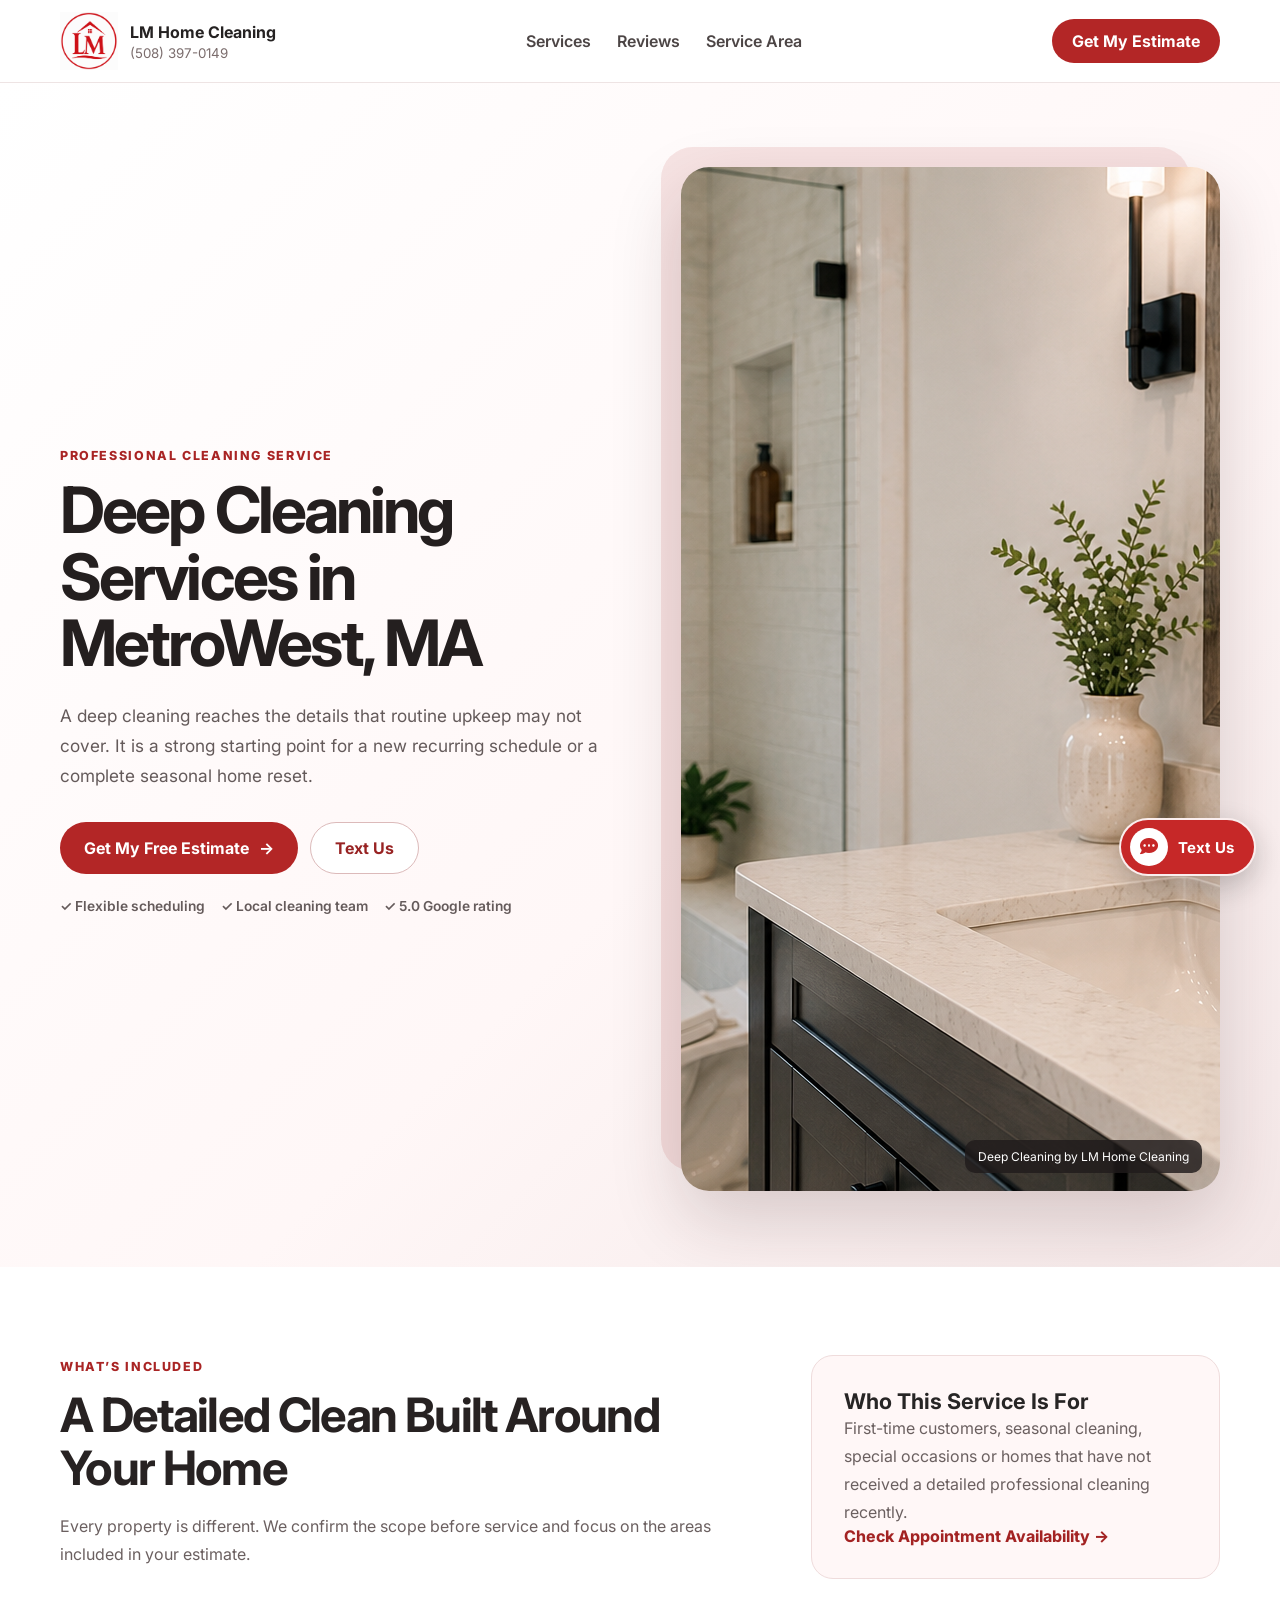
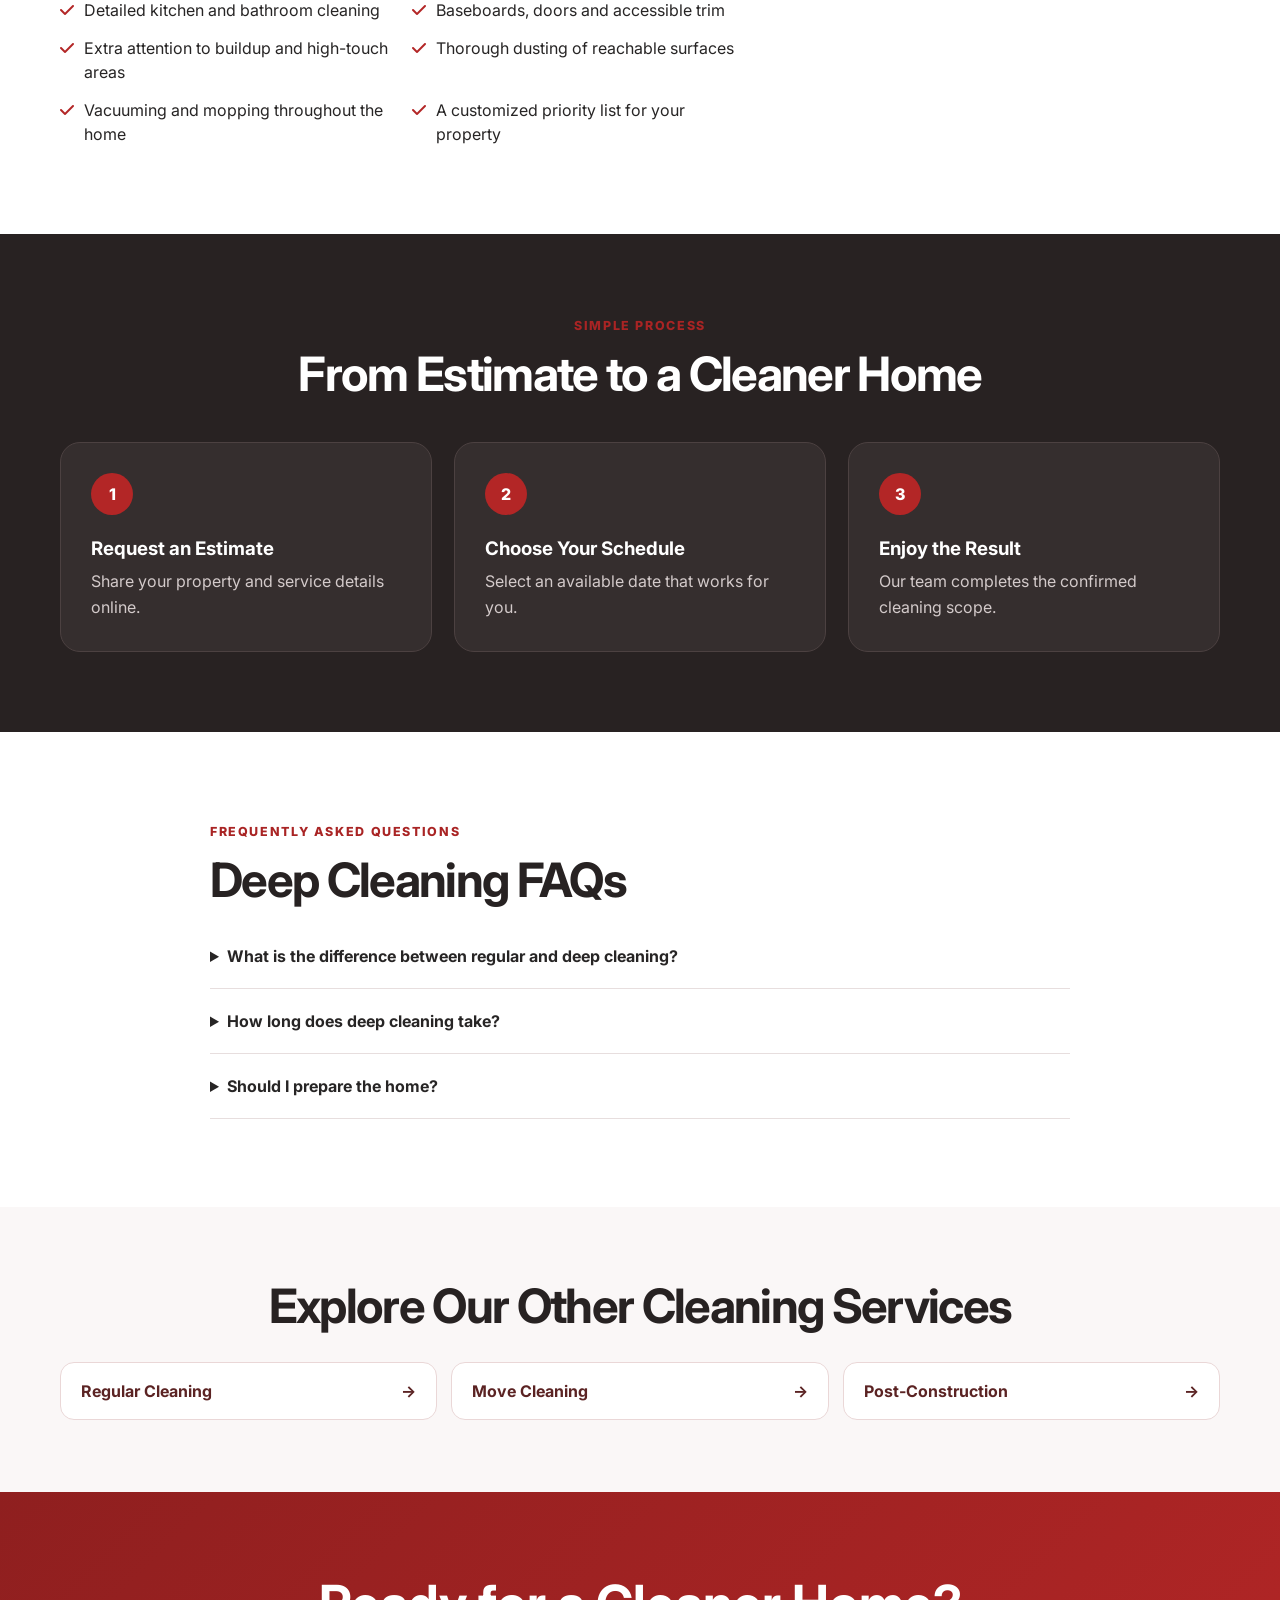
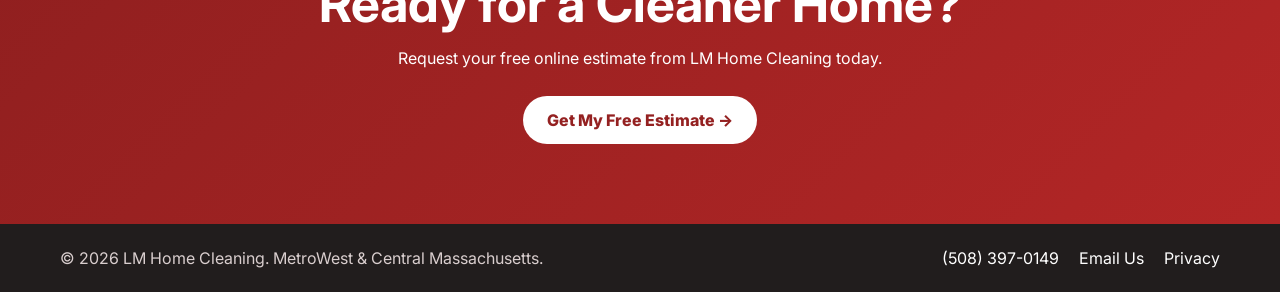
==== deep-cleaning.html @ 6ecb2c9b "update" ====
<!DOCTYPE html><html lang="en"><head><meta charset="UTF-8"><meta name="viewport" content="width=device-width,initial-scale=1"><meta name="robots" content="index,follow"><title>Deep Cleaning Services in MetroWest, MA | LM Home Cleaning</title><meta name="description" content="Detailed deep cleaning for first-time visits, seasonal resets and homes that need extra attention in MetroWest, MA."><link rel="canonical" href="https://lmhomecleaning.com/deep-cleaning.html"><meta property="og:type" content="website"><meta property="og:site_name" content="LM Home Cleaning"><meta property="og:title" content="Deep Cleaning Services in MetroWest, MA"><meta property="og:description" content="Detailed deep cleaning for first-time visits, seasonal resets and homes that need extra attention in MetroWest, MA."><meta property="og:url" content="https://lmhomecleaning.com/deep-cleaning.html"><meta property="og:image" content="https://lmhomecleaning.com/assets/images/og-image.jpg"><link rel="icon" href="/favicon.ico" sizes="any"><link rel="apple-touch-icon" href="/apple-touch-icon.png"><link rel="manifest" href="/site.webmanifest"><link rel="preconnect" href="https://fonts.googleapis.com"><link rel="preconnect" href="https://fonts.gstatic.com" crossorigin><link href="https://fonts.googleapis.com/css2?family=Inter:wght@400;500;600;700;800&display=swap" rel="stylesheet"><link rel="stylesheet" href="https://cdnjs.cloudflare.com/ajax/libs/font-awesome/6.5.1/css/all.min.css"><link rel="stylesheet" href="/assets/css/style.css"><script type="application/ld+json">{"@context":"https://schema.org","@graph":[{"@type":"Service","name":"Deep Cleaning","description":"Detailed deep cleaning for first-time visits, seasonal resets and homes that need extra attention in MetroWest, MA.","url":"https://lmhomecleaning.com/deep-cleaning.html","image":"https://lmhomecleaning.com/assets/images/service-deep.png","provider":{"@type":"HouseCleaningService","name":"LM Home Cleaning","url":"https://lmhomecleaning.com/","telephone":"+1-508-397-0149","areaServed":"MetroWest and Central Massachusetts"}},{"@type":"FAQPage","mainEntity":[{"@type":"Question","name":"What is the difference between regular and deep cleaning?","acceptedAnswer":{"@type":"Answer","text":"Deep cleaning allows more time for buildup, details and areas not typically included in recurring upkeep."}},{"@type":"Question","name":"How long does deep cleaning take?","acceptedAnswer":{"@type":"Answer","text":"Timing depends on the size and current condition of the home. Your estimate helps us plan the right amount of time."}},{"@type":"Question","name":"Should I prepare the home?","acceptedAnswer":{"@type":"Answer","text":"Removing clutter and securing fragile or valuable items helps the team focus on cleaning."}}]}]}</script><script src="/assets/js/config.js"></script><script src="/assets/js/ga4.js" defer></script><script src="/assets/js/main.js" defer></script></head><body class="service-page-body">
<header class="service-page-header"><div class="container"><a class="service-page-brand" href="/"><img src="/assets/images/logo.png" alt="LM Home Cleaning" width="72" height="72"><span><strong>LM Home Cleaning</strong><small>(508) 397-0149</small></span></a><nav aria-label="Main navigation"><a href="/#services">Services</a><a href="/#reviews">Reviews</a><a href="/#service-area">Service Area</a></nav><a class="service-page-header-cta" href="https://www.smartimateapp.com/lm-estimate">Get My Estimate</a></div></header>
<main><section class="service-page-hero"><div class="container"><div><span class="service-page-eyebrow">Professional Cleaning Service</span><h1>Deep Cleaning Services in MetroWest, MA</h1><p>A deep cleaning reaches the details that routine upkeep may not cover. It is a strong starting point for a new recurring schedule or a complete seasonal home reset.</p><div class="service-page-actions"><a class="service-page-primary" href="https://www.smartimateapp.com/lm-estimate">Get My Free Estimate <span>→</span></a><a class="service-page-secondary" href="sms:+15083970149?&body=Hi%20LM%20Home%20Cleaning!%20I%27d%20like%20to%20ask%20about%20Deep%20Cleaning.">Text Us</a></div><div class="service-page-trust"><span>✓ Flexible scheduling</span><span>✓ Local cleaning team</span><span>✓ 5.0 Google rating</span></div></div><figure><img src="/assets/images/service-deep.png" alt="Detailed bathroom cleaning by LM Home Cleaning" width="1535" height="1024"><figcaption>Deep Cleaning by LM Home Cleaning</figcaption></figure></div></section>
<section class="service-page-section"><div class="container service-page-two-col"><div><span class="service-page-eyebrow">What’s Included</span><h2>A Detailed Clean Built Around Your Home</h2><p>Every property is different. We confirm the scope before service and focus on the areas included in your estimate.</p><ul class="service-page-checklist"><li><i class="fas fa-check" aria-hidden="true"></i><span>Detailed kitchen and bathroom cleaning</span></li><li><i class="fas fa-check" aria-hidden="true"></i><span>Baseboards, doors and accessible trim</span></li><li><i class="fas fa-check" aria-hidden="true"></i><span>Extra attention to buildup and high-touch areas</span></li><li><i class="fas fa-check" aria-hidden="true"></i><span>Thorough dusting of reachable surfaces</span></li><li><i class="fas fa-check" aria-hidden="true"></i><span>Vacuuming and mopping throughout the home</span></li><li><i class="fas fa-check" aria-hidden="true"></i><span>A customized priority list for your property</span></li></ul></div><aside><h3>Who This Service Is For</h3><p>First-time customers, seasonal cleaning, special occasions or homes that have not received a detailed professional cleaning recently.</p><a href="https://www.smartimateapp.com/smart-booking/?company=lm-booking">Check Appointment Availability →</a></aside></div></section>
<section class="service-page-process"><div class="container"><span class="service-page-eyebrow">Simple Process</span><h2>From Estimate to a Cleaner Home</h2><div class="service-page-steps"><article><span>1</span><h3>Request an Estimate</h3><p>Share your property and service details online.</p></article><article><span>2</span><h3>Choose Your Schedule</h3><p>Select an available date that works for you.</p></article><article><span>3</span><h3>Enjoy the Result</h3><p>Our team completes the confirmed cleaning scope.</p></article></div></div></section>
<section class="service-page-section"><div class="container service-page-faq"><span class="service-page-eyebrow">Frequently Asked Questions</span><h2>Deep Cleaning FAQs</h2><details><summary>What is the difference between regular and deep cleaning?</summary><p>Deep cleaning allows more time for buildup, details and areas not typically included in recurring upkeep.</p></details><details><summary>How long does deep cleaning take?</summary><p>Timing depends on the size and current condition of the home. Your estimate helps us plan the right amount of time.</p></details><details><summary>Should I prepare the home?</summary><p>Removing clutter and securing fragile or valuable items helps the team focus on cleaning.</p></details></div></section>
<section class="service-page-related"><div class="container"><h2>Explore Our Other Cleaning Services</h2><div><a href="/regular-house-cleaning.html">Regular Cleaning<span>→</span></a><a href="/move-in-move-out-cleaning.html">Move Cleaning<span>→</span></a><a href="/post-construction-cleaning.html">Post-Construction<span>→</span></a></div></div></section>
<section class="service-page-final"><div class="container"><h2>Ready for a Cleaner Home?</h2><p>Request your free online estimate from LM Home Cleaning today.</p><a href="https://www.smartimateapp.com/lm-estimate">Get My Free Estimate →</a></div></section></main>
<footer class="service-page-footer"><div class="container"><p>© 2026 LM Home Cleaning. MetroWest &amp; Central Massachusetts.</p><div><a href="tel:+15083970149">(508) 397-0149</a><a href="mailto:cleaninglmhome@gmail.com">Email Us</a><a href="/privacy-policy.html">Privacy</a></div></div></footer></body></html>
---- assets/css/style.css ----
@import url("variables.css");
@import url("base.css");
@import url("header.css");
@import url("hero.css");
@import url("services.css");
@import url("booking.css");
@import url("real-results.css");
@import url("estimate.css");
@import url("why-us.css");
@import url("reviews.css");
@import url("service-area.css");
@import url("faq.css");
@import url("cta.css");
@import url("footer.css");
@import url("legal.css");

/* ==========================================================
TEXT US — FLOATING SMS BUTTON
========================================================== */

.text-us-button {
    --text-us-color: #C62828;

    position: fixed;
    right: 24px;
    bottom: 24px;
    z-index: 9999;

    display: inline-flex;
    align-items: center;
    gap: 10px;

    min-height: 58px;
    padding: 8px 20px 8px 9px;

    color: #ffffff;
    background: var(--text-us-color);
    border: 2px solid rgba(255, 255, 255, 0.92);
    border-radius: 999px;
    box-shadow:
        0 10px 28px rgba(25, 25, 25, 0.22),
        0 0 0 0 color-mix(in srgb, var(--text-us-color) 42%, transparent);

    font-family: "Inter", sans-serif;
    font-size: 15px;
    font-weight: 700;
    line-height: 1;
    text-decoration: none;

    animation: text-us-pulse 2.4s ease-out infinite;
    transition:
        transform 180ms ease,
        box-shadow 180ms ease,
        filter 180ms ease;
}

.text-us-button:hover,
.text-us-button:focus-visible {
    color: #ffffff;
    transform: translateY(-3px);
    filter: brightness(0.96);
    box-shadow: 0 14px 34px rgba(25, 25, 25, 0.28);
}

.text-us-button:focus-visible {
    outline: 3px solid rgba(255, 255, 255, 0.96);
    outline-offset: 3px;
}

.text-us-icon {
    display: grid;
    width: 38px;
    height: 38px;
    place-items: center;

    color: var(--text-us-color);
    background: #ffffff;
    border-radius: 50%;
    font-size: 18px;
}

.text-us-label {
    white-space: nowrap;
}

@keyframes text-us-pulse {
    0%, 55% {
        box-shadow:
            0 10px 28px rgba(25, 25, 25, 0.22),
            0 0 0 0 color-mix(in srgb, var(--text-us-color) 42%, transparent);
    }

    78% {
        box-shadow:
            0 10px 28px rgba(25, 25, 25, 0.22),
            0 0 0 13px transparent;
    }

    100% {
        box-shadow:
            0 10px 28px rgba(25, 25, 25, 0.22),
            0 0 0 0 transparent;
    }
}

@media (max-width: 600px) {
    .text-us-button {
        right: 16px;
        bottom: calc(16px + env(safe-area-inset-bottom));
        min-height: 54px;
        padding: 7px 16px 7px 8px;
        font-size: 14px;
    }

    .text-us-icon {
        width: 36px;
        height: 36px;
        font-size: 17px;
    }
}

@media (prefers-reduced-motion: reduce) {
    .text-us-button {
        animation: none;
        transition: none;
    }
}

/* ==========================================================
GOOGLE REVIEWS — VERIFICATION LINK
========================================================== */

.reviews-google-action {
    display: grid;
    justify-items: center;
    gap: 10px;
    margin-top: 22px;
    text-align: center;
}

.reviews-google-button {
    display: inline-flex;
    align-items: center;
    justify-content: center;
    gap: 10px;
    min-height: 50px;
    padding: 12px 22px;
    color: #ffffff;
    background: #b32626;
    border: 1px solid #b32626;
    border-radius: 999px;
    box-shadow: 0 9px 24px rgba(179, 38, 38, 0.18);
    font-weight: 700;
    text-decoration: none;
    transition: transform 180ms ease, background-color 180ms ease, box-shadow 180ms ease;
}

.reviews-google-button:hover,
.reviews-google-button:focus-visible {
    color: #ffffff;
    background: #8f1f1f;
    transform: translateY(-2px);
    box-shadow: 0 12px 28px rgba(143, 31, 31, 0.24);
}

.reviews-google-button:focus-visible {
    outline: 3px solid rgba(179, 38, 38, 0.25);
    outline-offset: 3px;
}

.reviews-google-action p {
    margin: 0;
    color: #666666;
    font-size: 0.9rem;
}

@media (max-width: 600px) {
    .reviews-google-button {
        width: 100%;
        max-width: 330px;
    }
}

@media (prefers-reduced-motion: reduce) {
    .reviews-google-button {
        transition: none;
    }
}

/* ==========================================================
INDIVIDUAL SERVICE PAGES
========================================================== */
.service-content h3 a { color: inherit; text-decoration: none; }
.service-content h3 a:hover { color: #a92424; }
.service-learn-more { display: inline-flex; align-items: center; gap: 8px; margin-top: 18px; color: #a92424; font-weight: 750; text-decoration: none; }
.service-learn-more:hover span { transform: translateX(3px); }
.service-learn-more span { transition: transform 180ms ease; }
.service-page-body { margin: 0; color: #272525; background: #fff; font-family: "Inter", sans-serif; }
.service-page-body *, .service-page-body *::before, .service-page-body *::after { box-sizing: border-box; }
.service-page-body .container { width: min(1160px, calc(100% - 40px)); margin-inline: auto; }
.service-page-header { position: sticky; top: 0; z-index: 100; background: rgba(255,255,255,.97); border-bottom: 1px solid #eee4e4; backdrop-filter: blur(12px); }
.service-page-header .container { min-height: 82px; display: flex; align-items: center; justify-content: space-between; gap: 28px; }
.service-page-brand { display: inline-flex; align-items: center; gap: 12px; color: #252222; text-decoration: none; }
.service-page-brand img { width: 58px; height: 58px; object-fit: contain; }
.service-page-brand span { display: grid; gap: 3px; }
.service-page-brand strong { font-size: 1rem; }
.service-page-brand small { color: #7b6d6d; }
.service-page-header nav { display: flex; gap: 26px; }
.service-page-header nav a { color: #4c4545; font-weight: 600; text-decoration: none; }
.service-page-header-cta, .service-page-primary { display: inline-flex; align-items: center; justify-content: center; gap: 10px; color: #fff; background: #b32626; border-radius: 999px; font-weight: 700; text-decoration: none; }
.service-page-header-cta { padding: 12px 20px; }
.service-page-hero { padding: 84px 0 76px; background: linear-gradient(135deg,#fff 0%,#fff7f7 58%,#f4e7e7 100%); overflow: hidden; }
.service-page-hero .container { display: grid; grid-template-columns: 1.02fr .98fr; align-items: center; gap: 60px; }
.service-page-eyebrow { display: inline-block; margin-bottom: 14px; color: #a92424; font-size: .78rem; font-weight: 800; letter-spacing: .13em; text-transform: uppercase; }
.service-page-hero h1 { max-width: 700px; margin: 0; color: #241f1f; font-size: clamp(2.4rem,5vw,4.6rem); line-height: 1.04; letter-spacing: -.045em; }
.service-page-hero p { max-width: 650px; margin: 24px 0 0; color: #645a5a; font-size: 1.08rem; line-height: 1.75; }
.service-page-hero figure { position: relative; margin: 0; }
.service-page-hero figure::before { content: ""; position: absolute; inset: -20px 30px 20px -20px; z-index: 0; background: #b32626; border-radius: 32px; opacity: .11; }
.service-page-hero figure img { position: relative; z-index: 1; display: block; width: 100%; aspect-ratio: 4/3; object-fit: cover; border-radius: 28px; box-shadow: 0 28px 70px rgba(60,25,25,.18); }
.service-page-hero figcaption { position: absolute; z-index: 2; right: 18px; bottom: 18px; padding: 9px 13px; color: #fff; background: rgba(32,27,27,.82); border-radius: 10px; font-size: .75rem; }
.service-page-actions { display: flex; flex-wrap: wrap; gap: 12px; margin-top: 30px; }
.service-page-primary { min-height: 52px; padding: 13px 24px; }
.service-page-secondary { display: inline-flex; align-items: center; justify-content: center; min-height: 52px; padding: 13px 24px; color: #982323; background: #fff; border: 1px solid #dcbaba; border-radius: 999px; font-weight: 700; text-decoration: none; }
.service-page-trust { display: flex; flex-wrap: wrap; gap: 16px; margin-top: 24px; color: #655b5b; font-size: .86rem; font-weight: 600; }
.service-page-section { padding: 88px 0; }
.service-page-two-col { display: grid; grid-template-columns: 1.25fr .75fr; gap: 70px; align-items: start; }
.service-page-section h2, .service-page-process h2, .service-page-related h2 { margin: 0 0 18px; color: #272222; font-size: clamp(2rem,3.7vw,3.25rem); line-height: 1.12; letter-spacing: -.035em; }
.service-page-section p { color: #6b6060; line-height: 1.75; }
.service-page-checklist { display: grid; grid-template-columns: 1fr 1fr; gap: 14px 22px; margin: 30px 0 0; padding: 0; list-style: none; }
.service-page-checklist li { display: flex; gap: 10px; line-height: 1.5; }
.service-page-checklist i { margin-top: 4px; color: #b32626; }
.service-page-two-col aside { padding: 32px; background: #fff7f7; border: 1px solid #efdcdc; border-radius: 22px; }
.service-page-two-col aside h3 { margin-top: 0; font-size: 1.35rem; }
.service-page-two-col aside a { color: #a32323; font-weight: 750; text-decoration: none; }
.service-page-process { padding: 80px 0; background: #282222; color: #fff; text-align: center; }
.service-page-process h2 { color: #fff; }
.service-page-steps { display: grid; grid-template-columns: repeat(3,1fr); gap: 22px; margin-top: 42px; text-align: left; }
.service-page-steps article { padding: 30px; background: #352e2e; border: 1px solid #4c4141; border-radius: 20px; }
.service-page-steps article > span { display: grid; width: 42px; height: 42px; place-items: center; color: #fff; background: #b32626; border-radius: 50%; font-weight: 800; }
.service-page-steps h3 { margin: 22px 0 8px; }
.service-page-steps p { margin: 0; color: #d3caca; line-height: 1.65; }
.service-page-faq { max-width: 860px; }
.service-page-faq details { border-bottom: 1px solid #e7dede; }
.service-page-faq summary { padding: 22px 42px 22px 0; cursor: pointer; font-weight: 700; }
.service-page-faq details p { margin: -6px 0 22px; }
.service-page-related { padding: 72px 0; background: #faf7f7; text-align: center; }
.service-page-related > .container > div { display: grid; grid-template-columns: repeat(3,1fr); gap: 14px; margin-top: 30px; }
.service-page-related a { display: flex; justify-content: space-between; padding: 18px 20px; color: #5b2323; background: #fff; border: 1px solid #ead7d7; border-radius: 14px; font-weight: 700; text-decoration: none; }
.service-page-final { padding: 80px 0; color: #fff; background: linear-gradient(135deg,#8f1f1f,#b32626); text-align: center; }
.service-page-final h2 { margin: 0; font-size: clamp(2rem,4vw,3.4rem); }
.service-page-final p { margin: 14px 0 28px; }
.service-page-final a { display: inline-flex; padding: 14px 24px; color: #942121; background: #fff; border-radius: 999px; font-weight: 800; text-decoration: none; }
.service-page-footer { padding: 24px 0; color: #d9cece; background: #211d1d; }
.service-page-footer .container, .service-page-footer .container > div { display: flex; align-items: center; justify-content: space-between; gap: 20px; }
.service-page-footer a { color: #fff; text-decoration: none; }

@media (max-width: 850px) {
  .service-page-header nav { display: none; }
  .service-page-hero .container, .service-page-two-col { grid-template-columns: 1fr; }
  .service-page-hero { padding-top: 58px; }
  .service-page-steps, .service-page-related > .container > div { grid-template-columns: 1fr; }
}
@media (max-width: 600px) {
  .service-page-body .container { width: min(100% - 28px,1160px); }
  .service-page-header-cta { display: none; }
  .service-page-brand img { width: 50px; height: 50px; }
  .service-page-hero { padding: 48px 0 58px; }
  .service-page-hero .container { gap: 42px; }
  .service-page-actions > a { width: 100%; }
  .service-page-trust { display: grid; }
  .service-page-section { padding: 64px 0; }
  .service-page-checklist { grid-template-columns: 1fr; }
  .service-page-two-col { gap: 38px; }
  .service-page-footer .container { align-items: flex-start; flex-direction: column; }
  .service-page-footer .container > div { flex-wrap: wrap; }
}
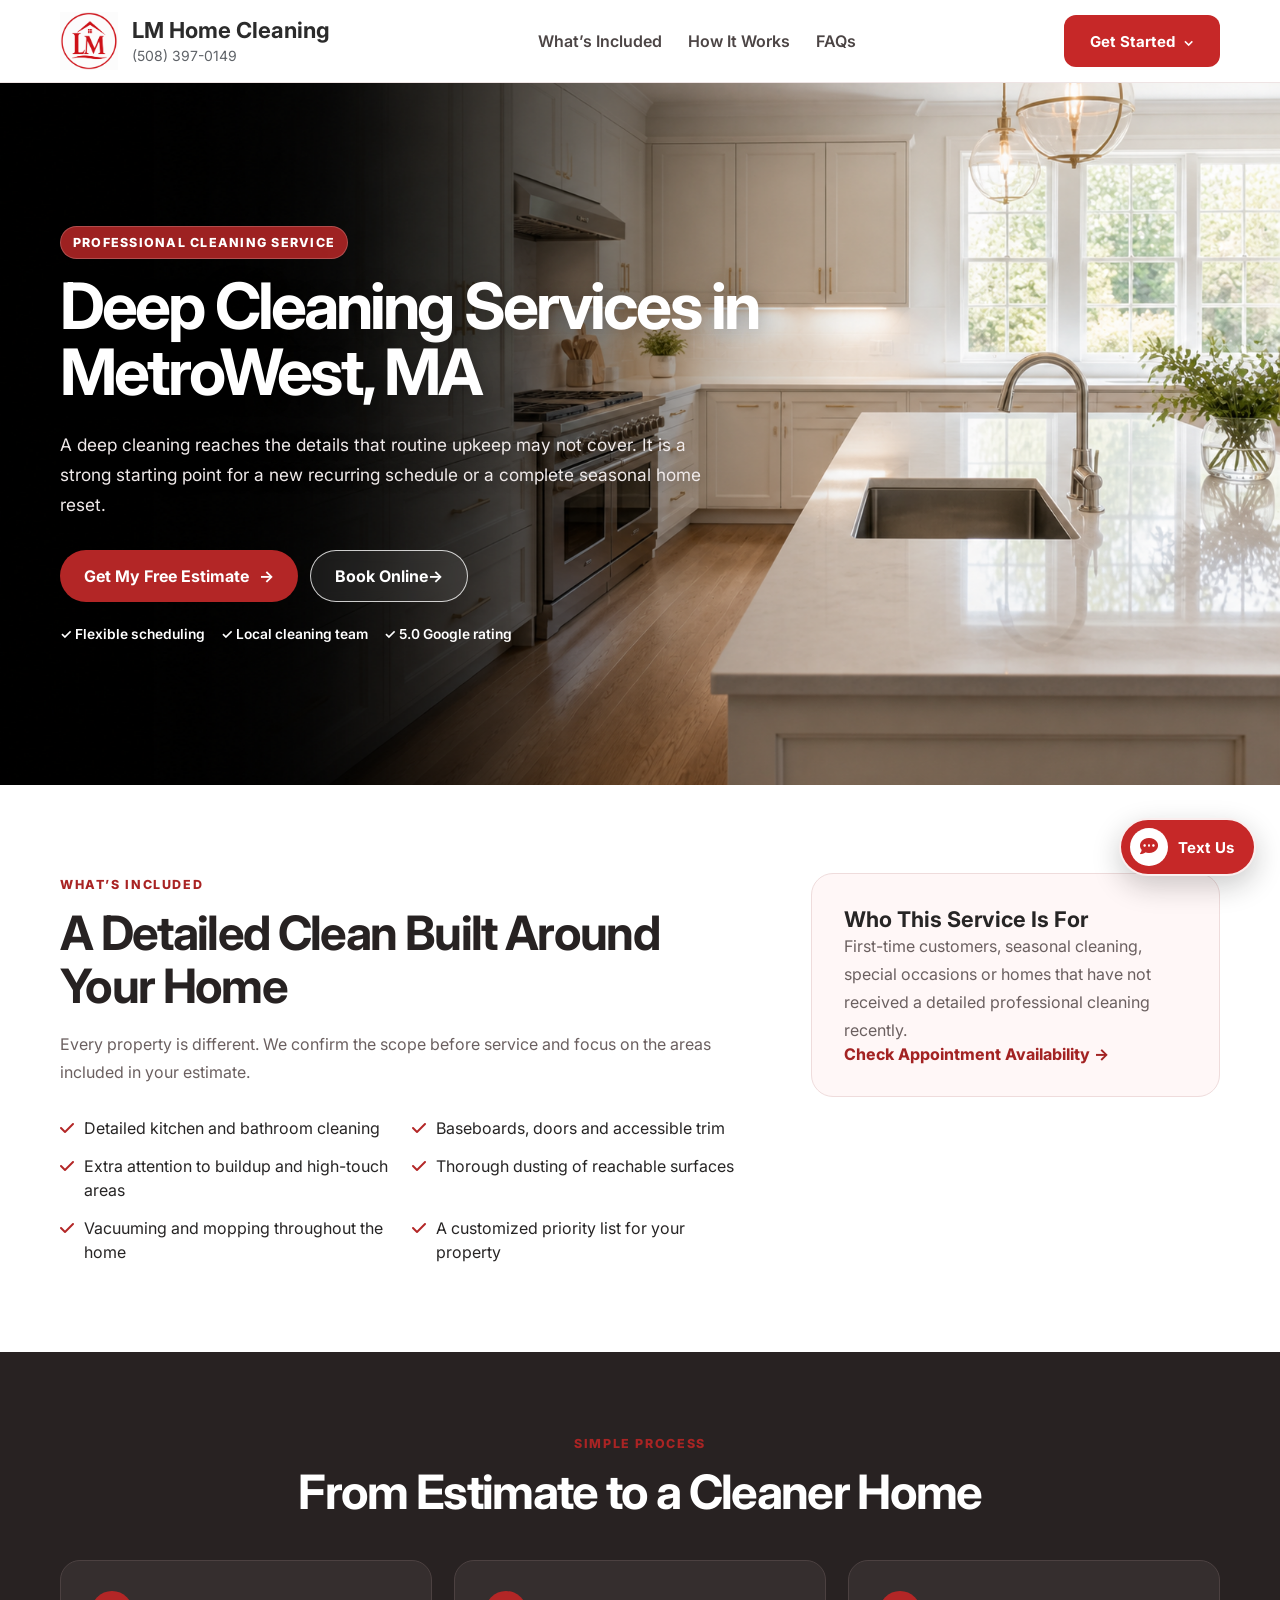
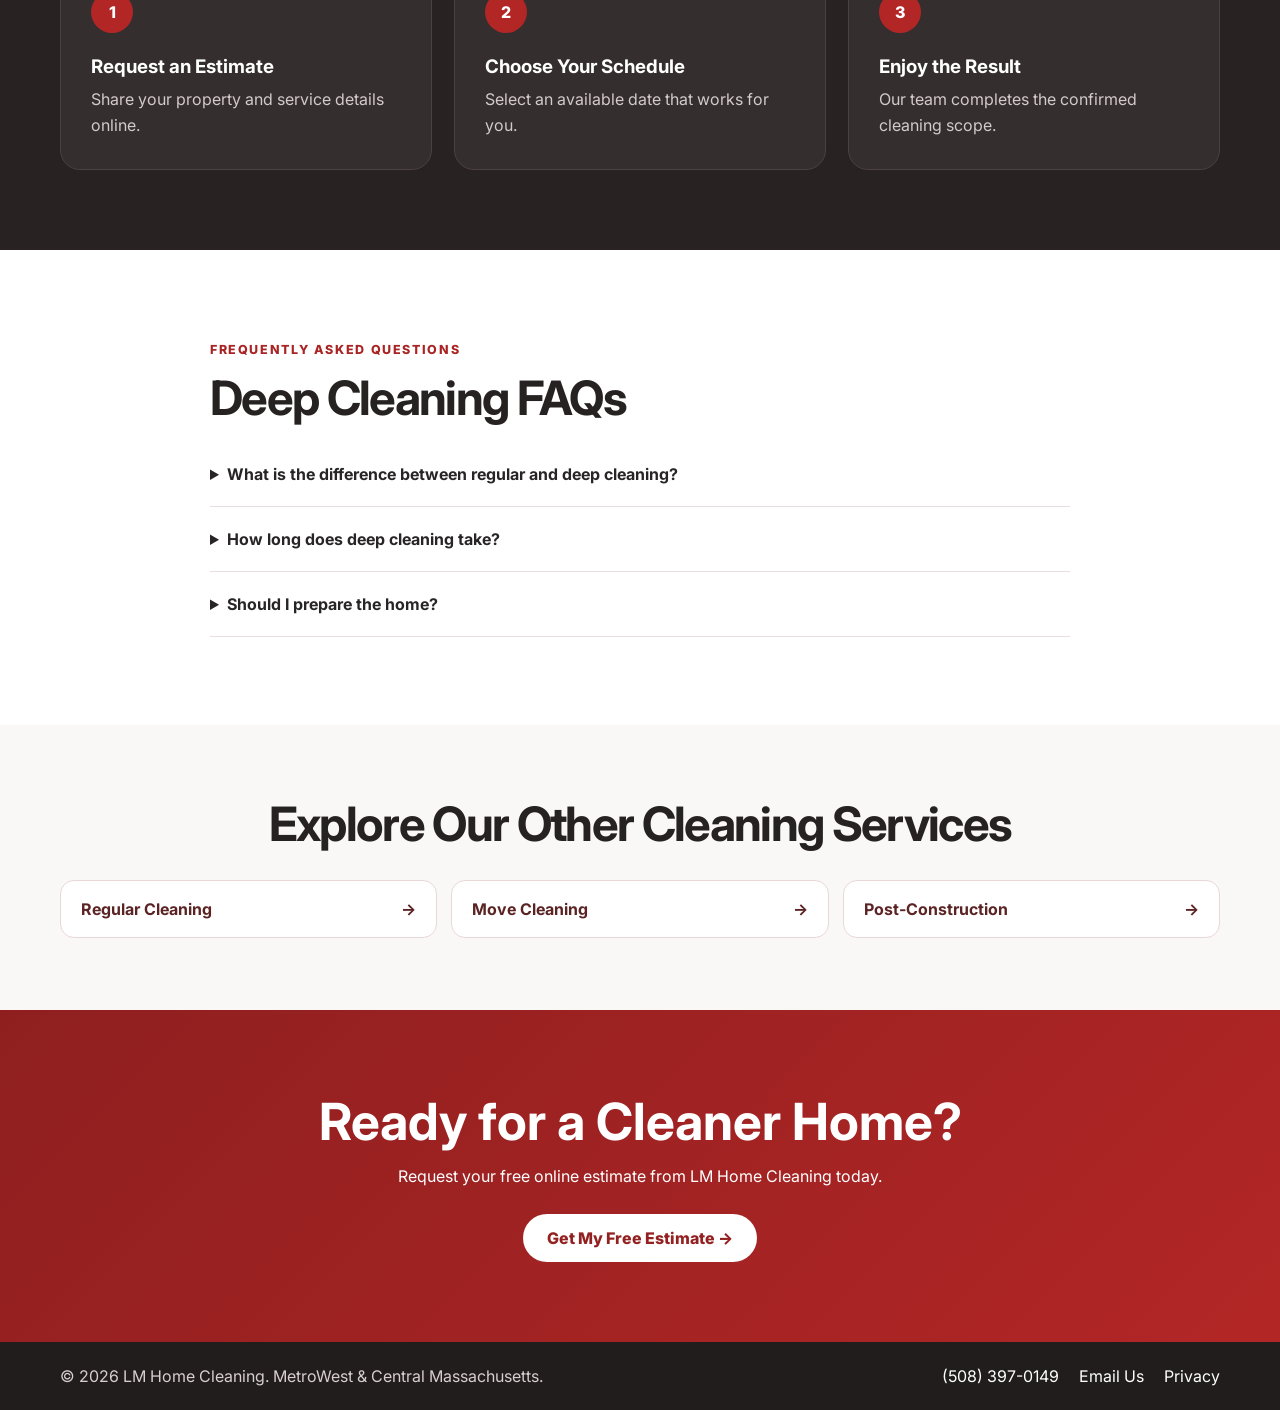
==== commit e8ac9ca6: "upates" ====
--- a/deep-cleaning.html
+++ b/deep-cleaning.html
@@ -1,9 +1,9 @@
-<!DOCTYPE html><html lang="en"><head><meta charset="UTF-8"><meta name="viewport" content="width=device-width,initial-scale=1"><meta name="robots" content="index,follow"><title>Deep Cleaning Services in MetroWest, MA | LM Home Cleaning</title><meta name="description" content="Detailed deep cleaning for first-time visits, seasonal resets and homes that need extra attention in MetroWest, MA."><link rel="canonical" href="https://lmhomecleaning.com/deep-cleaning.html"><meta property="og:type" content="website"><meta property="og:site_name" content="LM Home Cleaning"><meta property="og:title" content="Deep Cleaning Services in MetroWest, MA"><meta property="og:description" content="Detailed deep cleaning for first-time visits, seasonal resets and homes that need extra attention in MetroWest, MA."><meta property="og:url" content="https://lmhomecleaning.com/deep-cleaning.html"><meta property="og:image" content="https://lmhomecleaning.com/assets/images/og-image.jpg"><link rel="icon" href="/favicon.ico" sizes="any"><link rel="apple-touch-icon" href="/apple-touch-icon.png"><link rel="manifest" href="/site.webmanifest"><link rel="preconnect" href="https://fonts.googleapis.com"><link rel="preconnect" href="https://fonts.gstatic.com" crossorigin><link href="https://fonts.googleapis.com/css2?family=Inter:wght@400;500;600;700;800&display=swap" rel="stylesheet"><link rel="stylesheet" href="https://cdnjs.cloudflare.com/ajax/libs/font-awesome/6.5.1/css/all.min.css"><link rel="stylesheet" href="/assets/css/style.css"><script type="application/ld+json">{"@context":"https://schema.org","@graph":[{"@type":"Service","name":"Deep Cleaning","description":"Detailed deep cleaning for first-time visits, seasonal resets and homes that need extra attention in MetroWest, MA.","url":"https://lmhomecleaning.com/deep-cleaning.html","image":"https://lmhomecleaning.com/assets/images/service-deep.png","provider":{"@type":"HouseCleaningService","name":"LM Home Cleaning","url":"https://lmhomecleaning.com/","telephone":"+1-508-397-0149","areaServed":"MetroWest and Central Massachusetts"}},{"@type":"FAQPage","mainEntity":[{"@type":"Question","name":"What is the difference between regular and deep cleaning?","acceptedAnswer":{"@type":"Answer","text":"Deep cleaning allows more time for buildup, details and areas not typically included in recurring upkeep."}},{"@type":"Question","name":"How long does deep cleaning take?","acceptedAnswer":{"@type":"Answer","text":"Timing depends on the size and current condition of the home. Your estimate helps us plan the right amount of time."}},{"@type":"Question","name":"Should I prepare the home?","acceptedAnswer":{"@type":"Answer","text":"Removing clutter and securing fragile or valuable items helps the team focus on cleaning."}}]}]}</script><script src="/assets/js/config.js"></script><script src="/assets/js/ga4.js" defer></script><script src="/assets/js/main.js" defer></script></head><body class="service-page-body">
-<header class="service-page-header"><div class="container"><a class="service-page-brand" href="/"><img src="/assets/images/logo.png" alt="LM Home Cleaning" width="72" height="72"><span><strong>LM Home Cleaning</strong><small>(508) 397-0149</small></span></a><nav aria-label="Main navigation"><a href="/#services">Services</a><a href="/#reviews">Reviews</a><a href="/#service-area">Service Area</a></nav><a class="service-page-header-cta" href="https://www.smartimateapp.com/lm-estimate">Get My Estimate</a></div></header>
-<main><section class="service-page-hero"><div class="container"><div><span class="service-page-eyebrow">Professional Cleaning Service</span><h1>Deep Cleaning Services in MetroWest, MA</h1><p>A deep cleaning reaches the details that routine upkeep may not cover. It is a strong starting point for a new recurring schedule or a complete seasonal home reset.</p><div class="service-page-actions"><a class="service-page-primary" href="https://www.smartimateapp.com/lm-estimate">Get My Free Estimate <span>→</span></a><a class="service-page-secondary" href="sms:+15083970149?&body=Hi%20LM%20Home%20Cleaning!%20I%27d%20like%20to%20ask%20about%20Deep%20Cleaning.">Text Us</a></div><div class="service-page-trust"><span>✓ Flexible scheduling</span><span>✓ Local cleaning team</span><span>✓ 5.0 Google rating</span></div></div><figure><img src="/assets/images/service-deep.png" alt="Detailed bathroom cleaning by LM Home Cleaning" width="1535" height="1024"><figcaption>Deep Cleaning by LM Home Cleaning</figcaption></figure></div></section>
-<section class="service-page-section"><div class="container service-page-two-col"><div><span class="service-page-eyebrow">What’s Included</span><h2>A Detailed Clean Built Around Your Home</h2><p>Every property is different. We confirm the scope before service and focus on the areas included in your estimate.</p><ul class="service-page-checklist"><li><i class="fas fa-check" aria-hidden="true"></i><span>Detailed kitchen and bathroom cleaning</span></li><li><i class="fas fa-check" aria-hidden="true"></i><span>Baseboards, doors and accessible trim</span></li><li><i class="fas fa-check" aria-hidden="true"></i><span>Extra attention to buildup and high-touch areas</span></li><li><i class="fas fa-check" aria-hidden="true"></i><span>Thorough dusting of reachable surfaces</span></li><li><i class="fas fa-check" aria-hidden="true"></i><span>Vacuuming and mopping throughout the home</span></li><li><i class="fas fa-check" aria-hidden="true"></i><span>A customized priority list for your property</span></li></ul></div><aside><h3>Who This Service Is For</h3><p>First-time customers, seasonal cleaning, special occasions or homes that have not received a detailed professional cleaning recently.</p><a href="https://www.smartimateapp.com/smart-booking/?company=lm-booking">Check Appointment Availability →</a></aside></div></section>
-<section class="service-page-process"><div class="container"><span class="service-page-eyebrow">Simple Process</span><h2>From Estimate to a Cleaner Home</h2><div class="service-page-steps"><article><span>1</span><h3>Request an Estimate</h3><p>Share your property and service details online.</p></article><article><span>2</span><h3>Choose Your Schedule</h3><p>Select an available date that works for you.</p></article><article><span>3</span><h3>Enjoy the Result</h3><p>Our team completes the confirmed cleaning scope.</p></article></div></div></section>
-<section class="service-page-section"><div class="container service-page-faq"><span class="service-page-eyebrow">Frequently Asked Questions</span><h2>Deep Cleaning FAQs</h2><details><summary>What is the difference between regular and deep cleaning?</summary><p>Deep cleaning allows more time for buildup, details and areas not typically included in recurring upkeep.</p></details><details><summary>How long does deep cleaning take?</summary><p>Timing depends on the size and current condition of the home. Your estimate helps us plan the right amount of time.</p></details><details><summary>Should I prepare the home?</summary><p>Removing clutter and securing fragile or valuable items helps the team focus on cleaning.</p></details></div></section>
+<!DOCTYPE html><html lang="en"><head><meta charset="UTF-8"><meta name="viewport" content="width=device-width,initial-scale=1"><meta name="robots" content="index,follow"><title>Deep Cleaning Services in MetroWest, MA | LM Home Cleaning</title><meta name="description" content="Detailed deep cleaning for first-time visits, seasonal resets and homes that need extra attention in MetroWest, MA."><link rel="canonical" href="https://lmhomecleaning.com/deep-cleaning.html"><meta property="og:type" content="website"><meta property="og:site_name" content="LM Home Cleaning"><meta property="og:title" content="Deep Cleaning Services in MetroWest, MA"><meta property="og:description" content="Detailed deep cleaning for first-time visits, seasonal resets and homes that need extra attention in MetroWest, MA."><meta property="og:url" content="https://lmhomecleaning.com/deep-cleaning.html"><meta property="og:image" content="https://lmhomecleaning.com/assets/images/og-image.jpg"><link rel="icon" href="/favicon.ico" sizes="any"><link rel="apple-touch-icon" href="/apple-touch-icon.png"><link rel="manifest" href="/site.webmanifest"><link rel="preconnect" href="https://fonts.googleapis.com"><link rel="preconnect" href="https://fonts.gstatic.com" crossorigin><link href="https://fonts.googleapis.com/css2?family=Inter:wght@400;500;600;700;800&display=swap" rel="stylesheet"><link rel="stylesheet" href="https://cdnjs.cloudflare.com/ajax/libs/font-awesome/6.5.1/css/all.min.css"><link rel="stylesheet" href="/assets/css/style.css"><script type="application/ld+json">{"@context":"https://schema.org","@graph":[{"@type":"Service","name":"Deep Cleaning","description":"Detailed deep cleaning for first-time visits, seasonal resets and homes that need extra attention in MetroWest, MA.","url":"https://lmhomecleaning.com/deep-cleaning.html","image":"https://lmhomecleaning.com/assets/images/hero-deep-cleaning-v2.png","provider":{"@type":"HouseCleaningService","name":"LM Home Cleaning","url":"https://lmhomecleaning.com/","telephone":"+1-508-397-0149","areaServed":"MetroWest and Central Massachusetts"}},{"@type":"FAQPage","mainEntity":[{"@type":"Question","name":"What is the difference between regular and deep cleaning?","acceptedAnswer":{"@type":"Answer","text":"Deep cleaning allows more time for buildup, details and areas not typically included in recurring upkeep."}},{"@type":"Question","name":"How long does deep cleaning take?","acceptedAnswer":{"@type":"Answer","text":"Timing depends on the size and current condition of the home. Your estimate helps us plan the right amount of time."}},{"@type":"Question","name":"Should I prepare the home?","acceptedAnswer":{"@type":"Answer","text":"Removing clutter and securing fragile or valuable items helps the team focus on cleaning."}}]}]}</script><script src="/assets/js/config.js"></script><script src="/assets/js/ga4.js" defer></script><script src="/assets/js/main.js" defer></script></head><body class="service-page-body">
+<header class="service-page-header"><div class="container"><a href="/" class="logo" id="logoMenuToggle" aria-label="LM Home Cleaning menu" aria-expanded="false" aria-controls="mobileMenu"><div class="logo-image"><img src="/assets/images/logo.png" alt="LM Home Cleaning" width="1254" height="1254"><span class="logo-menu-icon">⌄</span></div><div><h2>LM Home Cleaning</h2><span>(508) 397-0149</span></div></a><nav aria-label="Page navigation"><a href="#included">What’s Included</a><a href="#process">How It Works</a><a href="#faq">FAQs</a></nav><div class="header-choice"><button type="button" class="cta" id="headerChoiceToggle" aria-expanded="false" aria-controls="headerChoiceMenu">Get Started <span class="cta-arrow">⌄</span></button><div class="header-choice-menu" id="headerChoiceMenu"><a href="https://www.smartimateapp.com/lm-estimate" data-track="estimate_click" data-location="internal_header_choice"><strong>Get My Estimate</strong><span>See your cleaning price online.</span></a><a href="https://www.smartimateapp.com/smart-booking/?company=lm-booking" data-track="booking_click" data-location="internal_header_choice"><strong>Book Online</strong><span>Choose your service, date and time.</span></a></div></div></div><nav class="mobile-menu" id="mobileMenu" aria-label="Mobile page navigation"><a href="/">Home</a><a href="#included">What’s Included</a><a href="#process">How It Works</a><a href="#faq">FAQs</a><a href="https://www.smartimateapp.com/lm-estimate" data-track="estimate_click" data-location="internal_mobile_navigation">Get My Estimate</a><a href="https://www.smartimateapp.com/smart-booking/?company=lm-booking" data-track="booking_click" data-location="internal_mobile_navigation">Book Online</a></nav></header>
+<main><section class="service-page-hero"><div class="container"><div><span class="service-page-eyebrow">Professional Cleaning Service</span><h1>Deep Cleaning Services in MetroWest, MA</h1><p>A deep cleaning reaches the details that routine upkeep may not cover. It is a strong starting point for a new recurring schedule or a complete seasonal home reset.</p><div class="service-page-actions"><a class="service-page-primary" href="https://www.smartimateapp.com/lm-estimate">Get My Free Estimate <span>→</span></a><a class="service-page-secondary" href="https://www.smartimateapp.com/smart-booking/?company=lm-booking">Book Online <span>→</span></a></div><div class="service-page-trust"><span>✓ Flexible scheduling</span><span>✓ Local cleaning team</span><span>✓ 5.0 Google rating</span></div></div><figure><img src="/assets/images/hero-deep-cleaning-v2.png" alt="Spotless detailed kitchen after professional deep cleaning by LM Home Cleaning" width="1535" height="1024"><figcaption>Deep Cleaning by LM Home Cleaning</figcaption></figure></div></section>
+<section id="included" class="service-page-section service-page-anchor"><div class="container service-page-two-col"><div><span class="service-page-eyebrow">What’s Included</span><h2>A Detailed Clean Built Around Your Home</h2><p>Every property is different. We confirm the scope before service and focus on the areas included in your estimate.</p><ul class="service-page-checklist"><li><i class="fas fa-check" aria-hidden="true"></i><span>Detailed kitchen and bathroom cleaning</span></li><li><i class="fas fa-check" aria-hidden="true"></i><span>Baseboards, doors and accessible trim</span></li><li><i class="fas fa-check" aria-hidden="true"></i><span>Extra attention to buildup and high-touch areas</span></li><li><i class="fas fa-check" aria-hidden="true"></i><span>Thorough dusting of reachable surfaces</span></li><li><i class="fas fa-check" aria-hidden="true"></i><span>Vacuuming and mopping throughout the home</span></li><li><i class="fas fa-check" aria-hidden="true"></i><span>A customized priority list for your property</span></li></ul></div><aside><h3>Who This Service Is For</h3><p>First-time customers, seasonal cleaning, special occasions or homes that have not received a detailed professional cleaning recently.</p><a href="https://www.smartimateapp.com/smart-booking/?company=lm-booking">Check Appointment Availability →</a></aside></div></section>
+<section id="process" class="service-page-process service-page-anchor"><div class="container"><span class="service-page-eyebrow">Simple Process</span><h2>From Estimate to a Cleaner Home</h2><div class="service-page-steps"><article><span>1</span><h3>Request an Estimate</h3><p>Share your property and service details online.</p></article><article><span>2</span><h3>Choose Your Schedule</h3><p>Select an available date that works for you.</p></article><article><span>3</span><h3>Enjoy the Result</h3><p>Our team completes the confirmed cleaning scope.</p></article></div></div></section>
+<section id="faq" class="service-page-section service-page-anchor"><div class="container service-page-faq"><span class="service-page-eyebrow">Frequently Asked Questions</span><h2>Deep Cleaning FAQs</h2><details><summary>What is the difference between regular and deep cleaning?</summary><p>Deep cleaning allows more time for buildup, details and areas not typically included in recurring upkeep.</p></details><details><summary>How long does deep cleaning take?</summary><p>Timing depends on the size and current condition of the home. Your estimate helps us plan the right amount of time.</p></details><details><summary>Should I prepare the home?</summary><p>Removing clutter and securing fragile or valuable items helps the team focus on cleaning.</p></details></div></section>
 <section class="service-page-related"><div class="container"><h2>Explore Our Other Cleaning Services</h2><div><a href="/regular-house-cleaning.html">Regular Cleaning<span>→</span></a><a href="/move-in-move-out-cleaning.html">Move Cleaning<span>→</span></a><a href="/post-construction-cleaning.html">Post-Construction<span>→</span></a></div></div></section>
 <section class="service-page-final"><div class="container"><h2>Ready for a Cleaner Home?</h2><p>Request your free online estimate from LM Home Cleaning today.</p><a href="https://www.smartimateapp.com/lm-estimate">Get My Free Estimate →</a></div></section></main>
 <footer class="service-page-footer"><div class="container"><p>© 2026 LM Home Cleaning. MetroWest &amp; Central Massachusetts.</p><div><a href="tel:+15083970149">(508) 397-0149</a><a href="mailto:cleaninglmhome@gmail.com">Email Us</a><a href="/privacy-policy.html">Privacy</a></div></div></footer></body></html>
--- a/assets/css/style.css
+++ b/assets/css/style.css
@@ -191,6 +191,8 @@
 INDIVIDUAL SERVICE PAGES
 ========================================================== */
 .service-content h3 a { color: inherit; text-decoration: none; }
+.city-link { color: inherit; text-decoration: none; transition: transform 180ms ease, border-color 180ms ease, color 180ms ease; }
+.city-link:hover, .city-link:focus-visible { color: #a92424; border-color: #d8aaaa; transform: translateY(-2px); }
 .service-content h3 a:hover { color: #a92424; }
 .service-learn-more { display: inline-flex; align-items: center; gap: 8px; margin-top: 18px; color: #a92424; font-weight: 750; text-decoration: none; }
 .service-learn-more:hover span { transform: translateX(3px); }
@@ -205,10 +207,17 @@
 .service-page-brand span { display: grid; gap: 3px; }
 .service-page-brand strong { font-size: 1rem; }
 .service-page-brand small { color: #7b6d6d; }
-.service-page-header nav { display: flex; gap: 26px; }
-.service-page-header nav a { color: #4c4545; font-weight: 600; text-decoration: none; }
+.service-page-header .container > nav { display: flex; gap: 26px; }
+.service-page-header .container > nav a { color: #4c4545; font-weight: 600; text-decoration: none; }
 .service-page-header-cta, .service-page-primary { display: inline-flex; align-items: center; justify-content: center; gap: 10px; color: #fff; background: #b32626; border-radius: 999px; font-weight: 700; text-decoration: none; }
 .service-page-header-cta { padding: 12px 20px; }
+.service-page-header-actions { display: flex; align-items: center; gap: 9px; flex: 0 0 auto; }
+.service-page-header-book { display: inline-flex; align-items: center; justify-content: center; padding: 11px 18px; color: #9e2323; background: #fff; border: 1px solid #c65e5e; border-radius: 999px; font-weight: 700; text-decoration: none; }
+.service-page-header-book:hover, .service-page-header-book:focus-visible { color: #fff; background: #9e2323; }
+.service-page-header .container > nav a:hover, .service-page-header .container > nav a:focus-visible { color: #a92424; }
+.service-page-header .header-choice { flex: 0 0 auto; }
+.service-page-header .header-choice .cta { white-space: nowrap; }
+.service-page-anchor { scroll-margin-top: 96px; }
 .service-page-hero { padding: 84px 0 76px; background: linear-gradient(135deg,#fff 0%,#fff7f7 58%,#f4e7e7 100%); overflow: hidden; }
 .service-page-hero .container { display: grid; grid-template-columns: 1.02fr .98fr; align-items: center; gap: 60px; }
 .service-page-eyebrow { display: inline-block; margin-bottom: 14px; color: #a92424; font-size: .78rem; font-weight: 800; letter-spacing: .13em; text-transform: uppercase; }
@@ -253,16 +262,28 @@
 .service-page-footer { padding: 24px 0; color: #d9cece; background: #211d1d; }
 .service-page-footer .container, .service-page-footer .container > div { display: flex; align-items: center; justify-content: space-between; gap: 20px; }
 .service-page-footer a { color: #fff; text-decoration: none; }
+.location-page-hero figure img { object-fit: contain; padding: 18px; background: #fff; }
+.location-services { padding: 88px 0; background: #faf7f7; text-align: center; }
+.location-services h2 { max-width: 760px; margin: 0 auto; color: #272222; font-size: clamp(2rem,3.7vw,3.25rem); line-height: 1.12; letter-spacing: -.035em; }
+.location-service-grid { display: grid; grid-template-columns: repeat(2,1fr); gap: 18px; margin-top: 42px; text-align: left; }
+.location-service-grid article { padding: 28px; background: #fff; border: 1px solid #eadede; border-radius: 20px; }
+.location-service-grid h3 { margin: 0 0 10px; font-size: 1.25rem; }
+.location-service-grid h3 a { color: #342d2d; text-decoration: none; }
+.location-service-grid p { margin: 0 0 18px; color: #6b6060; line-height: 1.65; }
+.location-card-link { color: #a32323; font-weight: 750; text-decoration: none; }
 
 @media (max-width: 850px) {
-  .service-page-header nav { display: none; }
+  .service-page-header .container > nav { display: none; }
   .service-page-hero .container, .service-page-two-col { grid-template-columns: 1fr; }
   .service-page-hero { padding-top: 58px; }
   .service-page-steps, .service-page-related > .container > div { grid-template-columns: 1fr; }
+  .location-service-grid { grid-template-columns: 1fr; }
 }
 @media (max-width: 600px) {
   .service-page-body .container { width: min(100% - 28px,1160px); }
-  .service-page-header-cta { display: none; }
+  .service-page-header .container { gap: 8px; }
+  .service-page-header .header-choice .cta { min-height: 40px; padding: 9px 13px; font-size: .75rem; }
+  .service-page-header .logo > div:last-child span { display: block; }
   .service-page-brand img { width: 50px; height: 50px; }
   .service-page-hero { padding: 48px 0 58px; }
   .service-page-hero .container { gap: 42px; }
@@ -274,3 +295,106 @@
   .service-page-footer .container { align-items: flex-start; flex-direction: column; }
   .service-page-footer .container > div { flex-wrap: wrap; }
 }
+
+@media (prefers-reduced-motion: no-preference) {
+  html { scroll-behavior: smooth; }
+}
+
+/* Wide hero shared by service and city landing pages */
+.service-page-hero,
+.location-page-hero {
+  position: relative;
+  isolation: isolate;
+  display: flex;
+  min-height: clamp(640px, 78vh, 820px);
+  align-items: center;
+  padding: 92px 0;
+  background: #211d1d;
+  overflow: hidden;
+}
+.service-page-hero::after,
+.location-page-hero::after {
+  content: "";
+  position: absolute;
+  inset: 0;
+  z-index: -1;
+  background: linear-gradient(90deg, rgba(20,17,17,.92) 0%, rgba(20,17,17,.78) 42%, rgba(20,17,17,.30) 72%, rgba(20,17,17,.16) 100%);
+}
+.service-page-hero .container,
+.location-page-hero .container {
+  position: static;
+  z-index: 2;
+  display: block;
+}
+.service-page-hero .container > div,
+.location-page-hero .container > div {
+  position: relative;
+  z-index: 2;
+  max-width: 700px;
+}
+.service-page-hero figure,
+.location-page-hero figure {
+  position: absolute;
+  inset: 0;
+  z-index: -2;
+  margin: 0;
+}
+.service-page-hero figure::before,
+.location-page-hero figure::before { display: none; }
+.service-page-hero figure img,
+.location-page-hero figure img {
+  position: absolute;
+  inset: 0;
+  z-index: 0;
+  width: 100%;
+  height: 100%;
+  padding: 0;
+  object-fit: cover;
+  object-position: center;
+  background: transparent;
+  border-radius: 0;
+  box-shadow: none;
+}
+.service-page-hero figcaption,
+.location-page-hero figcaption { display: none; }
+.service-page-hero .service-page-eyebrow,
+.location-page-hero .service-page-eyebrow {
+  padding: 8px 12px;
+  color: #fff;
+  background: rgba(179,38,38,.88);
+  border: 1px solid rgba(255,255,255,.20);
+  border-radius: 999px;
+  letter-spacing: .10em;
+}
+.service-page-hero h1,
+.location-page-hero h1 { color: #fff; text-shadow: 0 3px 20px rgba(0,0,0,.28); }
+.service-page-hero p,
+.location-page-hero p { color: #f0eaea; text-shadow: 0 2px 14px rgba(0,0,0,.32); }
+.service-page-hero .service-page-secondary,
+.location-page-hero .service-page-secondary {
+  color: #fff;
+  background: rgba(255,255,255,.08);
+  border: 1px solid rgba(255,255,255,.78);
+  backdrop-filter: blur(8px);
+}
+.service-page-hero .service-page-secondary:hover,
+.location-page-hero .service-page-secondary:hover { background: rgba(255,255,255,.18); }
+.service-page-hero .service-page-trust,
+.location-page-hero .service-page-trust { color: #fff; }
+
+@media (max-width: 700px) {
+  .service-page-hero,
+  .location-page-hero {
+    min-height: 720px;
+    align-items: flex-end;
+    padding: 72px 0 62px;
+  }
+  .service-page-hero::after,
+  .location-page-hero::after {
+    background: linear-gradient(0deg, rgba(20,17,17,.96) 0%, rgba(20,17,17,.80) 48%, rgba(20,17,17,.26) 100%);
+  }
+  .service-page-hero h1,
+  .location-page-hero h1 { font-size: clamp(2.25rem, 11vw, 3.4rem); }
+  .service-page-hero .service-page-actions > a,
+  .location-page-hero .service-page-actions > a { width: 100%; }
+}
